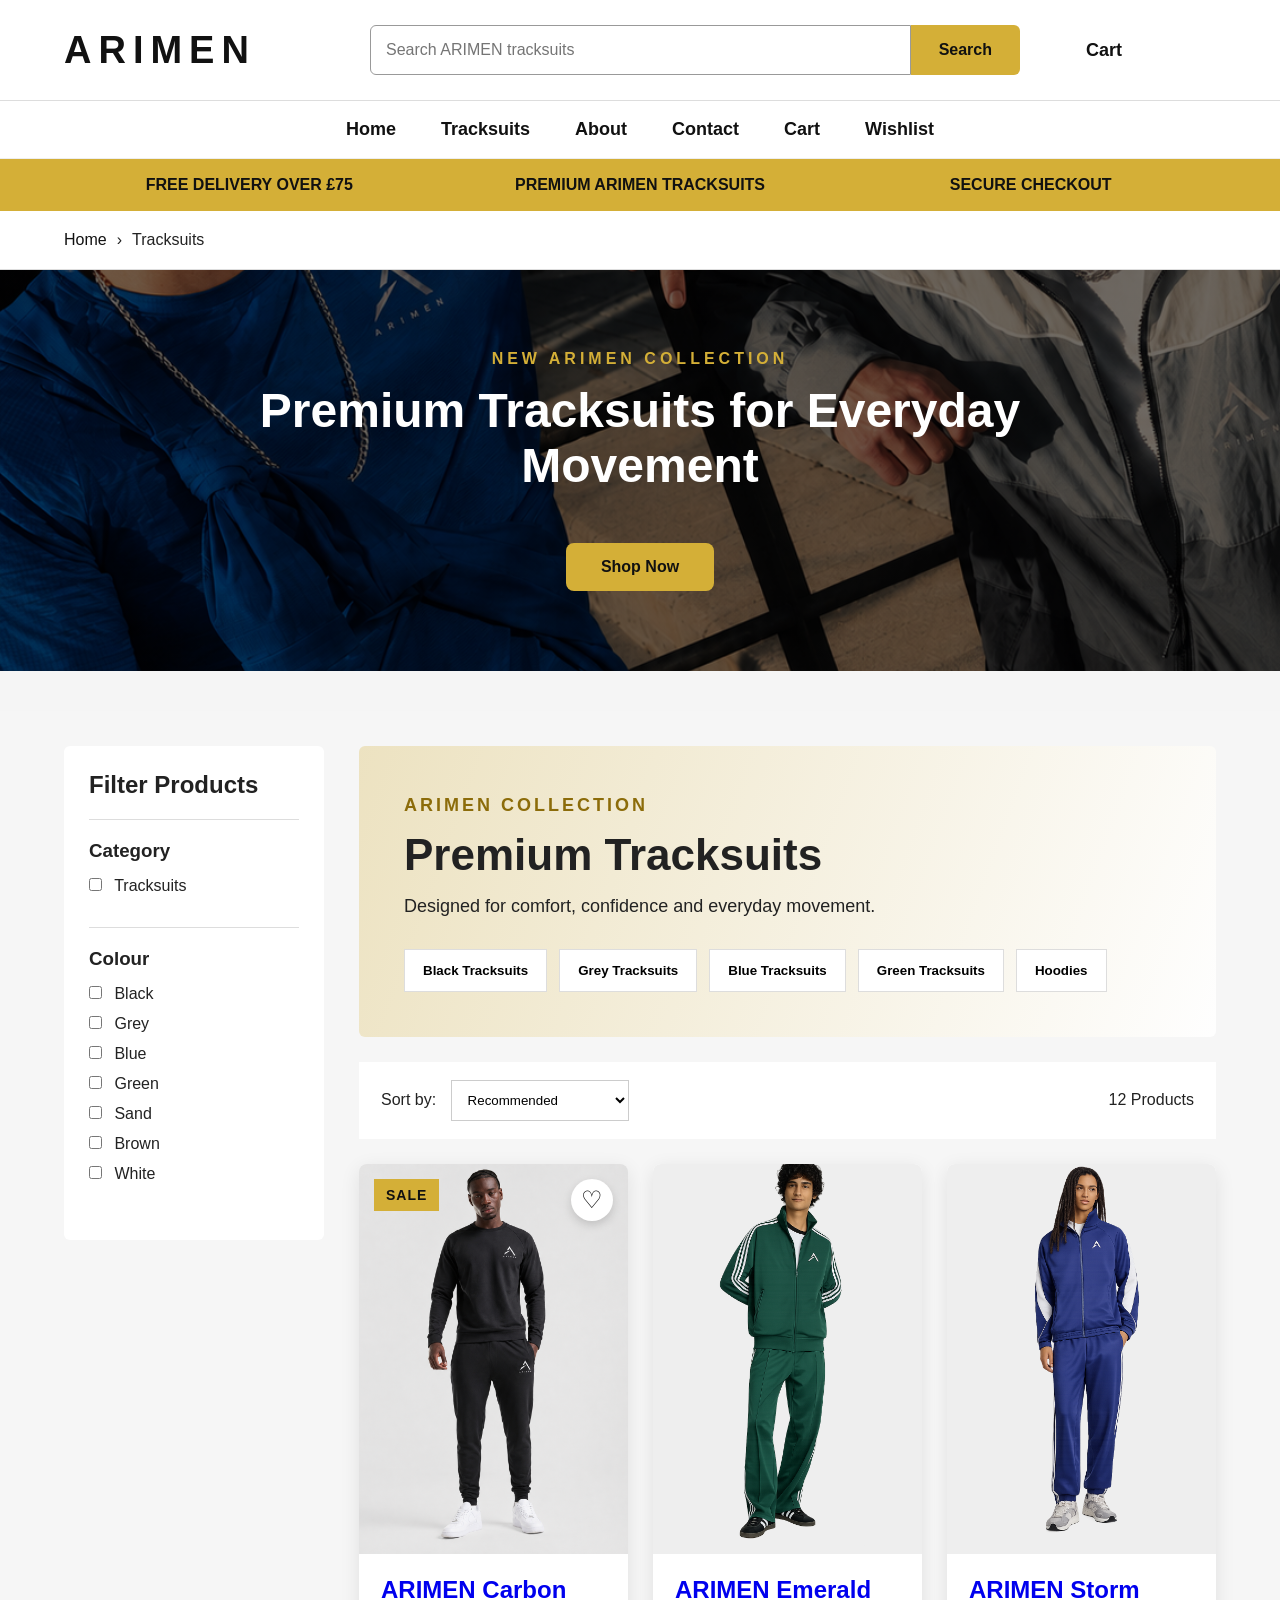
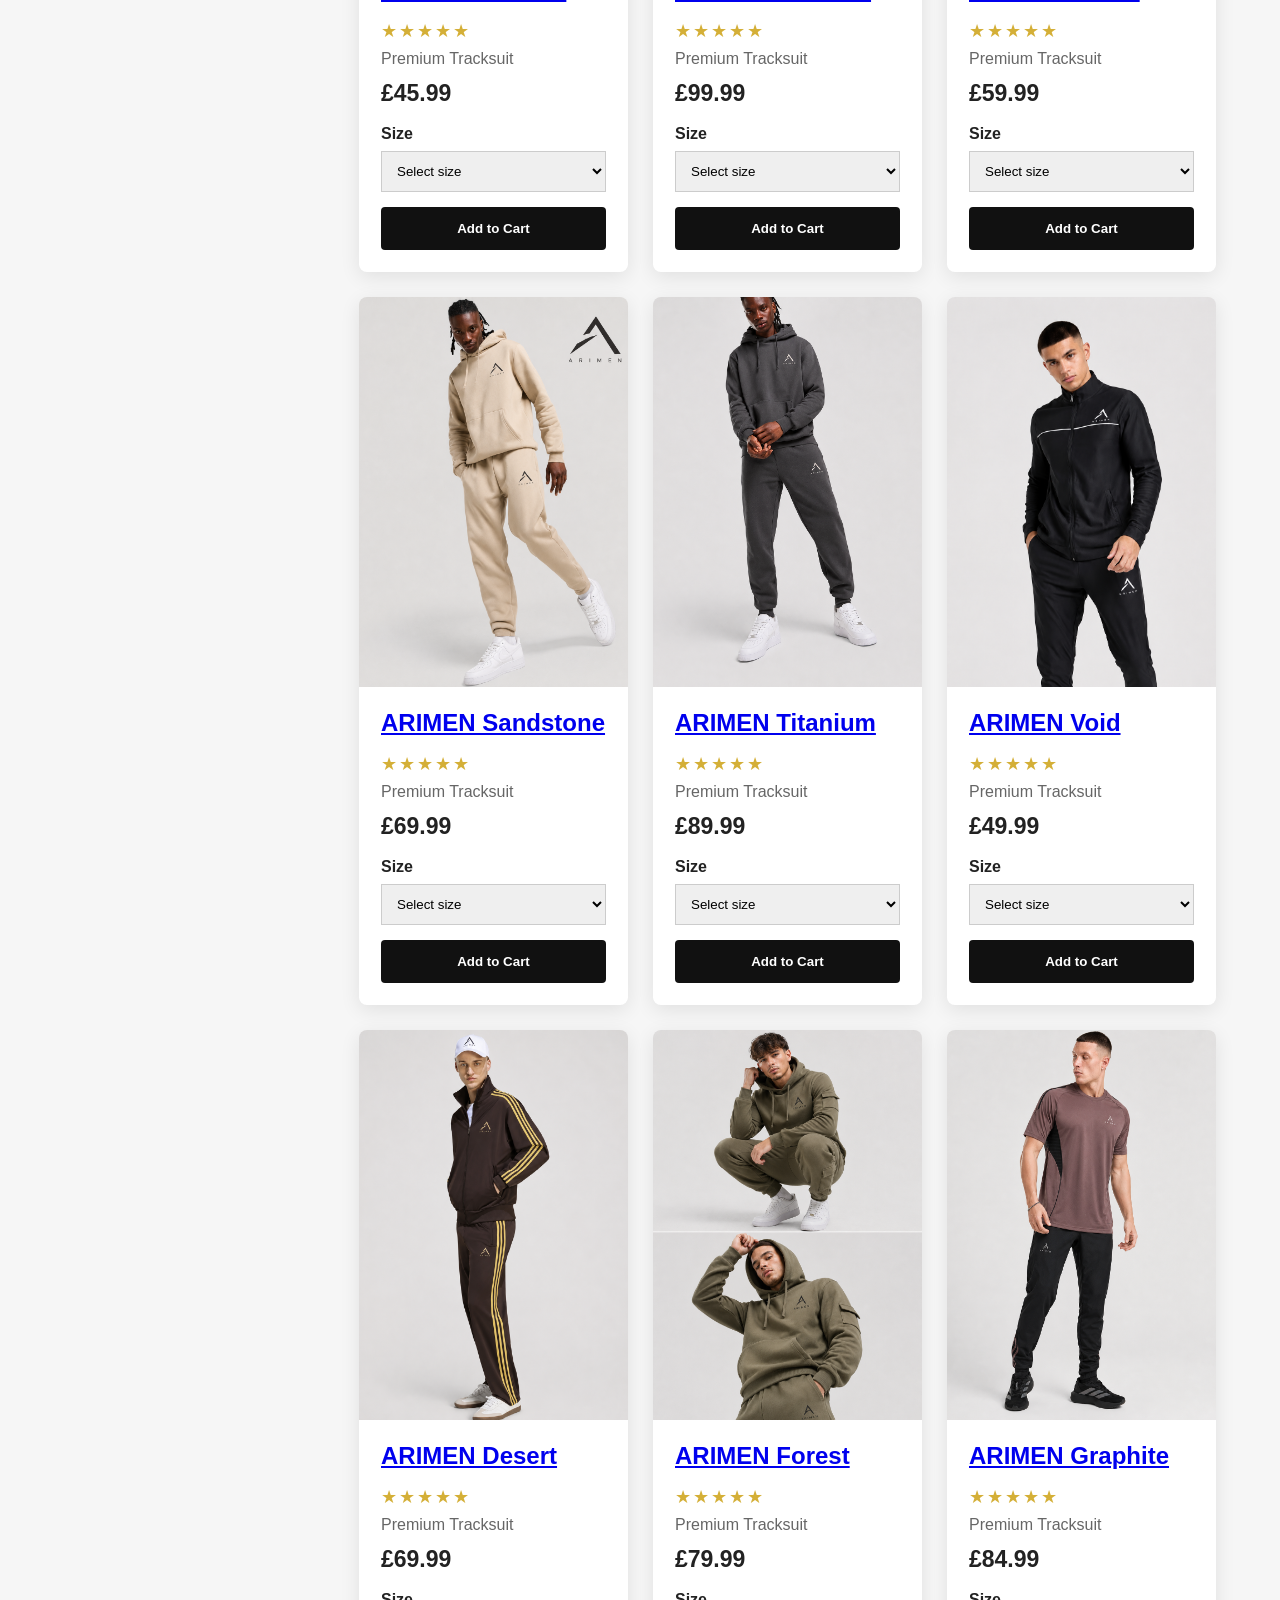
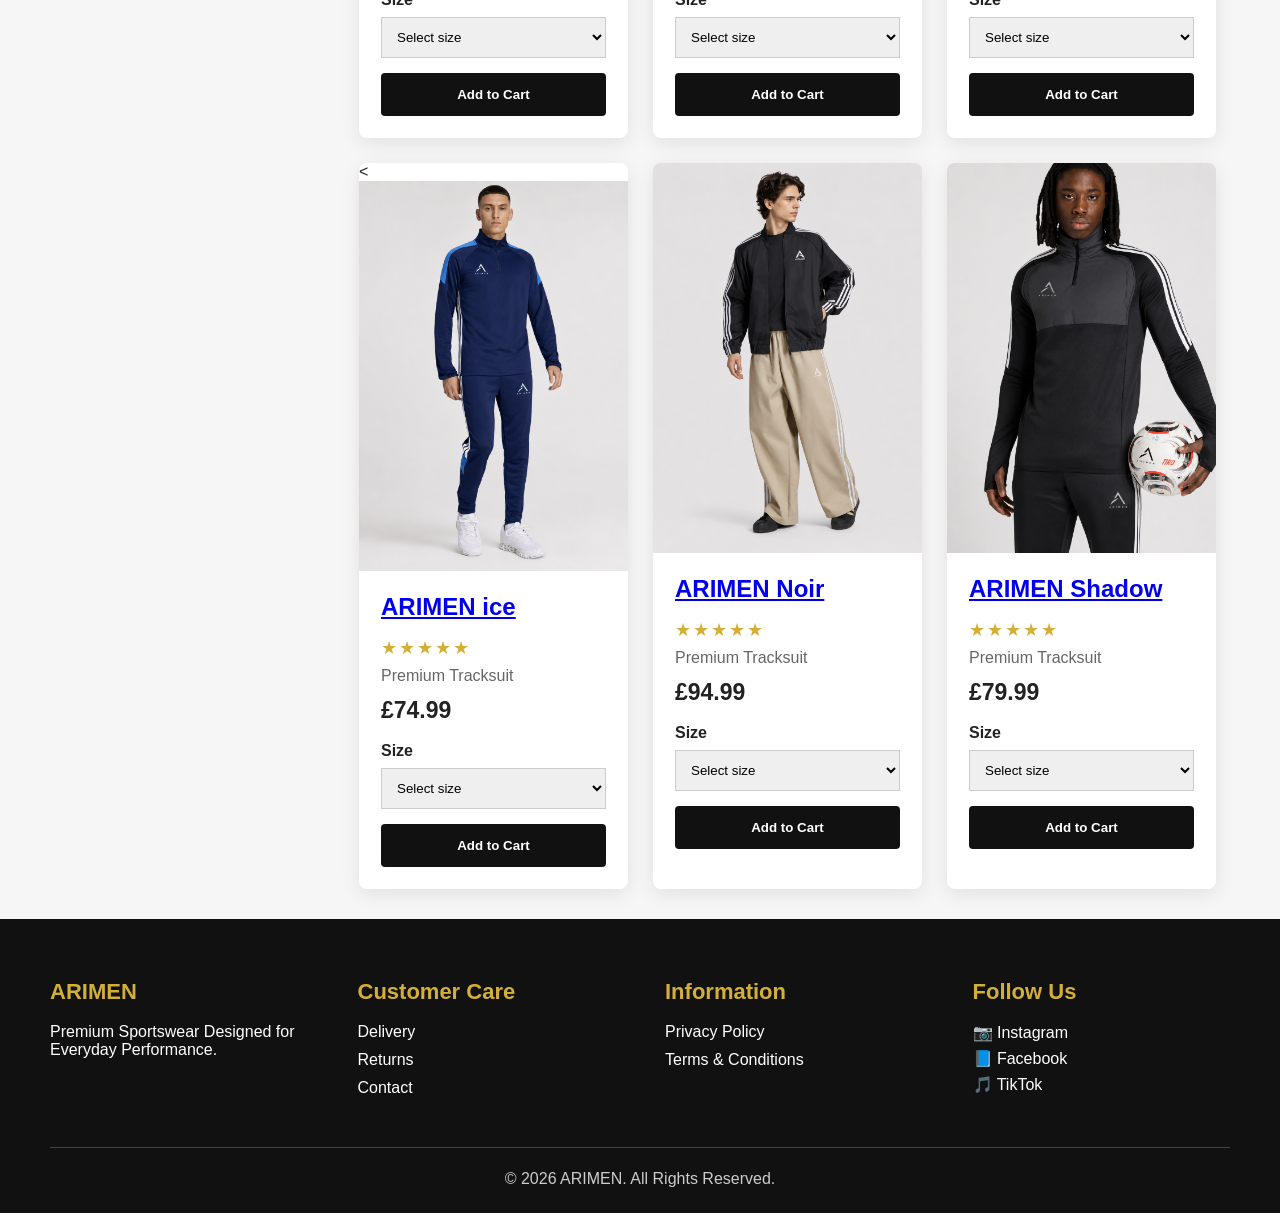
==== pages/products.html @ 9d9fa062 "initial commit" ====
<!DOCTYPE html>
<html lang="en">

<head>
    <meta charset="UTF-8">
    <meta name="viewport" content="width=device-width, initial-scale=1.0">

    <title>ARIMEN | Products</title>

    <link rel="stylesheet" href="../css/style.css">
    <link rel="stylesheet" href="../css/mobile.css">
</head>

<body>

    <!-- Top header -->
    <header class="shop-header">

        <a href="../index.html" class="shop-logo">
            ARIMEN
        </a>

        <div class="shop-search">
            <input
                type="search"
                placeholder="Search ARIMEN tracksuits"
                aria-label="Search products">

            <button type="button">
                Search
            </button>
        </div>

        <a href="cart.html" class="basket-link">
            Cart
        </a>

    </header>

    <!-- Navigation -->
    <nav class="shop-navigation">
        <a href="../index.html">Home</a>
        <a href="products.html#products">Tracksuits</a>
        <a href="about.html">About</a>
        <a href="contact.html">Contact</a>
        <a href="cart.html">Cart</a>
        <a href="wishlist.html">Wishlist</a>
    </nav>

    <!-- Promotional bar -->
    <section class="promotion-bar">
        <p>FREE DELIVERY OVER £75</p>
        <p>PREMIUM ARIMEN TRACKSUITS</p>
        <p>SECURE CHECKOUT</p>
    </section>

    <!-- Breadcrumb -->
    <div class="breadcrumb">
  <a href="../index.html">Home</a>
  <span>›</span>
  <span>Tracksuits</span>
</div>

<section class="hero-banner">
    <div class="hero-banner-content">

        <p>NEW ARIMEN COLLECTION</p>

        <h1>Premium Tracksuits for Everyday Movement</h1>

        <a href="#products" class="shop-now">
            Shop Now
        </a>

    </div>
</section>

      <main id="products" class="collection-layout">

        <!-- Filters -->
        <aside class="filters">

            <h2>Filter Products</h2>

            <div class="filter-group category-filters">
    <h3>Category</h3>

    <label>
        <input type="checkbox" value="tracksuit">
        Tracksuits
    </label>

            </div>

            
                <div class="filter-group colour-filters">
    <h3>Colour</h3>

    <label>
        <input type="checkbox" value="black">
        Black
    </label>

    <label>
        <input type="checkbox" value="grey">
        Grey
    </label>

    <label>
        <input type="checkbox" value="blue">
        Blue
    </label>

    <label>
        <input type="checkbox" value="green">
        Green
    </label>

    <label>
        <input type="checkbox" value="sand">
        Sand
    </label>

    <label>
        <input type="checkbox" value="brown">
        Brown
    </label>

    <label>
        <input type="checkbox" value="white">
        White
    </label>

            </div>


        </aside>

        <!-- Products area -->
        <section class="collection-content">

            <div class="collection-banner">

                <p class="collection-label">
                    ARIMEN COLLECTION
                </p>

                <h1>Premium Tracksuits</h1>

                <p>
                    Designed for comfort, confidence and everyday movement.
                </p>

                <div class="collection-categories">
                    <button type="button">Black Tracksuits</button>
                    <button type="button">Grey Tracksuits</button>
                    <button type="button">Blue Tracksuits</button>
                    <button type="button">Green Tracksuits</button>
                    <button type="button">Hoodies</button>
                </div>

            </div>

            <!-- Sorting -->
            <div class="product-toolbar">

                <div>
                    <label for="sort-products">Sort by:</label>

                    <select id="sort-products">
                        <option>Recommended</option>
                        <option>Price: Low to High</option>
                        <option>Price: High to Low</option>
                        <option>Newest</option>
                    </select>
                </div>

                <p id="product-count">12 Product</p>

            </div>

            <!-- Product grid -->
            <div class="shop-product-grid">
<article
    class="shop-product-card"
    data-colour="black"
    data-category="tracksuit">
    <button
        type="button"
        class="wishlist-button"
        aria-label="Add ARIMEN Carbon to wishlist">
        ♡
    </button>


    <span class="sale-badge">SALE</span>
                    <a href="product-details.html?id=carbon">
                    <img
                        src="../media/images/carbon.jpg"
                        alt="ARIMEN Carbon black tracksuit">
            </a>
            <div class="shop-product-info">
                <h2>
                   <a href="product-details.html?id=carbon">
                      ARIMEN Carbon
                 </a>
             </h2>

                    <div class="product-rating">
                       ★★★★★
                    </div>
<p>Premium Tracksuit</p>
                        <strong>£45.99</strong>

                        <label>
                            Size
                            <select>
                                <option>Select size</option>
                                <option>S</option>
                                <option>M</option>
                                <option>L</option>
                                <option>XL</option>
                            </select>
                        </label>
<button
    class="add-to-cart"
    data-id="carbon"
    data-name="ARIMEN Carbon"
    data-price="45.99">
    Add to Cart
</button>
                        
    
                    </div>
                    
                </article>

                <article
    class="shop-product-card"
    data-colour="green"
    data-category="tracksuit">
                    <a href="product-details.html?id=emerald">
                    <img
                        src="../media/images/emerald.jpg"
                        alt="ARIMEN Emerald green tracksuit">
            </a>
            <div class="shop-product-info">
                <h2>
        <a href="product-details.html?id=emerald">
            ARIMEN Emerald
        </a>
    </h2>

                    <div class="product-rating">
                       ★★★★★
                    </div>
                   


                   <p>Premium Tracksuit</p>
                        <strong>£99.99</strong>

                        <label>
                            Size
                            <select>
                                <option>Select size</option>
                                <option>S</option>
                                <option>M</option>
                                <option>L</option>
                                <option>XL</option>
                            </select>
                        </label>

                        <button
    class="add-to-cart"
    data-id="emerald"
    data-name="ARIMEN Emerald"
    data-price="99.99">
    Add to Cart
</button>
                    </div>
                </article>

                <article
    class="shop-product-card"
    data-colour="blue"
    data-category="tracksuit">

      <a href="product-details.html?id=storm">
                    <img
                        src="../media/images/storm.jpg"
                        alt="ARIMEN Storm blue tracksuit">
            </a>
            <div class="shop-product-info">
                <h2>
        <a href="product-details.html?id=storm">
            ARIMEN Storm
        </a>
    </h2>

                    <div class="product-rating">
                       ★★★★★
                    </div>

<p>Premium Tracksuit</p>

                        <strong>£59.99</strong>

                        <label>
                            Size
                            <select>
                                <option>Select size</option>
                                <option>S</option>
                                <option>M</option>
                                <option>L</option>
                                <option>XL</option>
                            </select>
                        </label>

                        <button
    class="add-to-cart"
    data-id="storm"
    data-name="ARIMEN Storm"
    data-price="59.99">
    Add to Cart
</button>
                    </div>
                </article>

                <article
    class="shop-product-card"
    data-colour="beige"
    data-category="tracksuit">
                   <a href="product-details.html?id=sandstone">
                    <img
                        src="../media/images/sandstone.jpg"
                        alt="ARIMEN Sandstone beige tracksuit">
            </a>
            <div class="shop-product-info">
                <h2>
        <a href="product-details.html?id=sandstone">
            ARIMEN Sandstone
        </a>
    </h2>

                    <div class="product-rating">
                       ★★★★★
                    </div>

<p>Premium Tracksuit</p>
                        <strong>£69.99</strong>

                        <label>
                            Size
                            <select>
                                <option>Select size</option>
                                <option>S</option>
                                <option>M</option>
                                <option>L</option>
                                <option>XL</option>
                            </select>
                        </label>

                        <button
    class="add-to-cart"
    data-id="sandstone"
    data-name="ARIMEN Sandstone"
    data-price="69.99">
    Add to Cart
</button>
                    </div>
                </article>
<article
    class="shop-product-card"
    data-colour="grey"
    data-category="tracksuit">
                    <a href="product-details.html?id=titanium">
                    <img
                        src="../media/images/titanium.jpg"
                        alt="ARIMEN Titanium grey tracksuit">
            </a>
            <div class="shop-product-info">
                <h2>
        <a href="product-details.html?id=titanium">
            ARIMEN Titanium
        </a>
    </h2>

                    <div class="product-rating">
                       ★★★★★
                    </div>

<p>Premium Tracksuit</p>
                        <strong>£89.99</strong>

                        <label>
                            Size
                            <select>
                                <option>Select size</option>
                                <option>S</option>
                                <option>M</option>
                                <option>L</option>
                                <option>XL</option>
                            </select>
                        </label>

                        <button
    class="add-to-cart"
    data-id="titanium"
    data-name="ARIMEN Titanium"
    data-price="89.99">
    Add to Cart
</button>
                    </div>
                </article>

                <article
                     class="shop-product-card"
                     data-colour="black"
                     data-category="tracksuit">
                   <a href="product-details.html?id=void">
                    <img
                        src="../media/images/void.jpg"
                        alt="ARIMEN Void black tracksuit">
            </a>
            <div class="shop-product-info">
                <h2>
        <a href="product-details.html?id=void">
            ARIMEN Void
        </a>
    </h2>

                    <div class="product-rating">
                       ★★★★★
                    </div>

    <p>Premium Tracksuit</p>
                        <strong>£49.99</strong>

                        <label>
                            Size
                            <select>
                                <option>Select size</option>
                                <option>S</option>
                                <option>M</option>
                                <option>L</option>
                                <option>XL</option>
                            </select>
                        </label>

                        <button
    class="add-to-cart"
    data-id="void"
    data-name="ARIMEN Void"
    data-price="49.99">
    Add to Cart
</button>

                    </div>
                </article>
                <article class="shop-product-card" 
                         data-colour="brown" 
                         data-category="tracksuit">
    <a href="product-details.html?id=desert">
                    <img
                        src="../media/images/desert.jpg"
                        alt="ARIMEN Desert brown tracksuit">
            </a>
            <div class="shop-product-info">
                <h2>
        <a href="product-details.html?id=desert">
            ARIMEN Desert
        </a>
    </h2>

                    <div class="product-rating">
                       ★★★★★
                    </div>

    <p>Premium Tracksuit</p>
        <strong>£69.99</strong>

        <label>
            Size
            <select>
                <option>Select size</option>
                <option>S</option>
                <option>M</option>
                <option>L</option>
                <option>XL</option>
            </select>
        </label>

        <button class="add-to-cart"
            data-id="desert"
            data-name="ARIMEN Desert"
            data-price="69.99">
            Add to Cart
        </button>
    </div>
</article>
<article class="shop-product-card" 
         data-colour="green" 
         data-category="tracksuit">
    <a href="product-details.html?id=forest">
                    <img
                        src="../media/images/forest.jpg"
                        alt="ARIMEN Forest green tracksuit">
            </a>
            <div class="shop-product-info">
                <h2>
        <a href="product-details.html?id=forest">
            ARIMEN Forest
        </a>
    </h2>

                    <div class="product-rating">
                       ★★★★★
                    </div>

    <p>Premium Tracksuit</p>
        <strong>£79.99</strong>

        <label>
            Size
            <select>
                <option>Select size</option>
                <option>S</option>
                <option>M</option>
                <option>L</option>
                <option>XL</option>
            </select>
        </label>

        <button class="add-to-cart"
            data-id="forest"
            data-name="ARIMEN Forest"
            data-price="79.99">
            Add to Cart
        </button>
    </div>
</article>
<article class="shop-product-card"
         data-colour="grey" 
         data-category="tracksuit">
    <a href="product-details.html?id=graphite">
                    <img
                        src="../media/images/graphite.jpg"
                        alt="ARIMEN Graphite grey tracksuit">
            </a>
            <div class="shop-product-info">
                <h2>
        <a href="product-details.html?id=graphite">
            ARIMEN Graphite
        </a>
    </h2>

                    <div class="product-rating">
                       ★★★★★
                    </div>

    <p>Premium Tracksuit</p>
        <strong>£84.99</strong>

        <label>
            Size
            <select>
                <option>Select size</option>
                <option>S</option>
                <option>M</option>
                <option>L</option>
                <option>XL</option>
            </select>
        </label>

        <button class="add-to-cart"
            data-id="graphite"
            data-name="ARIMEN Graphite"
            data-price="84.99">
            Add to Cart
        </button>
    </div>
</article>
<article class="shop-product-card"
         data-colour="white" 
         data-category="tracksuit">
    <<a href="product-details.html?id=ice">
                    <img
                        src="../media/images/ice.jpg"
                        alt="ARIMEN Ice white tracksuit">
            </a>
            <div class="shop-product-info">
                <h2>
        <a href="product-details.html?id=ice">
            ARIMEN ice
        </a>
    </h2>

                    <div class="product-rating">
                       ★★★★★
                    </div>

    <p>Premium Tracksuit</p>
        <strong>£74.99</strong>

        <label>
            Size
            <select>
                <option>Select size</option>
                <option>S</option>
                <option>M</option>
                <option>L</option>
                <option>XL</option>
            </select>
        </label>

        <button class="add-to-cart"
            data-id="ice"
            data-name="ARIMEN Ice"
            data-price="74.99">
            Add to Cart
        </button>
    </div>
</article>
<article class="shop-product-card" 
        data-colour="black" 
        data-category="tracksuit">
    <a href="product-details.html?id=noir">
                    <img
                        src="../media/images/noir.jpg"
                        alt="ARIMEN Noir black tracksuit">
            </a>
            <div class="shop-product-info">
                <h2>
        <a href="product-details.html?id=noir">
            ARIMEN Noir
        </a>
    </h2>

                    <div class="product-rating">
                       ★★★★★
                    </div>

    <p>Premium Tracksuit</p>
        <strong>£94.99</strong>

        <label>
            Size
            <select>
                <option>Select size</option>
                <option>S</option>
                <option>M</option>
                <option>L</option>
                <option>XL</option>
            </select>
        </label>

        <button class="add-to-cart"
            data-id="noir"
            data-name="ARIMEN Noir"
            data-price="94.99">
            Add to Cart
        </button>
    </div>
</article>
<article 
   class="shop-product-card" 
   data-colour="grey" 
   data-category="tracksuit">
    <a href="product-details.html?id=shadow">
                    <img
                        src="../media/images/shadow.jpg"
                        alt="ARIMEN Shadow grey tracksuit">
            </a>
            <div class="shop-product-info">
                <h2>
        <a href="product-details.html?id=shadow">
            ARIMEN Shadow
        </a>
    </h2>

                    <div class="product-rating">
                       ★★★★★
                    </div>

    <p>Premium Tracksuit</p>
        <strong>£79.99</strong>

        <label>
            Size
            <select>
                <option>Select size</option>
                <option>S</option>
                <option>M</option>
                <option>L</option>
                <option>XL</option>
            </select>
        </label>

        <button class="add-to-cart"
            data-id="shadow"
            data-name="ARIMEN Shadow"
            data-price="79.99">
            Add to Cart
        </button>
    </div>
</article>

            </div>
            <p id="no-results" hidden>
    No products found. Try another colour or category.
</p>

        </section>

    </main>

    

    <script src="../js/script.js"></script>
<footer class="site-footer">

    <div class="footer-container">

        <div>
            <h3>ARIMEN</h3>
            <p>Premium Sportswear Designed for Everyday Performance.</p>
        </div>

        <div>
            <h3>Customer Care</h3>
            <ul>
                <li><a href="#">Delivery</a></li>
                <li><a href="#">Returns</a></li>
                <li><a href="#">Contact</a></li>
            </ul>
        </div>

        <div>
            <h3>Information</h3>
            <ul>
                <li><a href="#">Privacy Policy</a></li>
                <li><a href="#">Terms & Conditions</a></li>
            </ul>
        </div>

        <div>
            <h3>Follow Us</h3>
            <p>📷 Instagram</p>
<p>📘 Facebook</p>
<p>🎵 TikTok</p>
        </div>

    </div>

    <p class="copyright">
        © 2026 ARIMEN. All Rights Reserved.
    </p>

</footer>
</body>
</html>
---- css/style.css ----
/* Reset */

*{
    margin:0;
    padding:0;
    box-sizing:border-box;
    font-family:Arial, Helvetica, sans-serif;
}

/* Body */

body {
    background:#f5f5f5;
    color:#222;
}

/* Header */

header {
    background:black;
    color:white;
    display: flex;
    justify-content: space-between;
    align-items: center;
    padding: 20px 60px;
}

header h1{
    font-size:32px;
    letter-spacing:4px;
}

nav a{
    color:white;
    text-decoration:none;
    margin-left:25px;
    font-size:18px;
}

nav a:hover{
    color:gold;
}

/* Hero */


.hero h2{
    font-size:30px;
}

.hero p{
    margin-top:20px;
    font-size:22px;
}

.button{
    margin-top:35px;
    background:gold;
    color:black;
    padding:15px 35px;
    text-decoration:none;
    font-weight:bold;
    border-radius:8px;
}

.button:hover{
    background:white;
}

/* Featured Products */

.featured{
    padding:70px;
}

.featured h2{
    text-align:center;
    margin-bottom:40px;
}

.products{
    display:flex;
    justify-content:center;
    gap:30px;
}

.card{
    width:260px;
    background:white;
    padding:30px;
    text-align:center;
    border-radius:10px;
    box-shadow:0 5px 15px rgba(0,0,0,.2);
}

.card:hover{
    transform:translateY(-8px);
    transition:.3s;
}

/* Footer */

footer{
    background:black;
    color:white;
    text-align:center;
    padding:20px;
    margin-top:60px;
}
.product-page {
    padding: 60px 5%;
}

.page-heading {
    text-align: center;
    margin-bottom: 40px;
}

.page-heading h2 {
    font-size: 40px;
    margin-bottom: 12px;
}

.product-grid {
    display: grid;
    grid-template-columns: repeat(3, 1fr);
    gap: 30px;
}

.product-card {
    background: white;
    padding: 20px;
    border-radius: 10px;
    box-shadow: 0 5px 18px rgba(0, 0, 0, 0.15);
}

.product-card img {
    width: 100%;
    height: 320px;
    object-fit: cover;
    border-radius: 8px;
}

.product-card h3 {
    margin-top: 18px;
    font-size: 24px;
}

.category {
    color: #666;
    margin-top: 8px;
}

.price {
    font-size: 20px;
    font-weight: bold;
    margin: 12px 0;
}

.product-card select {
    width: 100%;
    padding: 10px;
    margin: 8px 0 15px;
}

.add-to-cart {
    width: 100%;
    background: #000;
    color: #fff;
    border: none;
    padding: 13px;
    border-radius: 6px;
    cursor: pointer;
    font-weight: bold;
}

.add-to-cart:hover {
    background: gold;
    color: #000;
}

@media (max-width: 900px) {
    .product-grid {
        grid-template-columns: repeat(2, 1fr);
    }
}

@media (max-width: 600px) {
    header {
        flex-direction: column;
        padding: 20px;
    }

    nav {
        margin-top: 15px;
    }

    nav a {
        display: inline-block;
        margin: 6px 8px;
    }

    .product-grid {
        grid-template-columns: 1fr;
    }

    .page-heading h2 {
        font-size: 30px;
    }
}
.about-page {
    padding: 60px 5%;
}

.about-content {
    max-width: 1000px;
    margin: 0 auto;
    display: grid;
    gap: 30px;
}

.about-text {
    background: #ffffff;
    padding: 30px;
    border-radius: 10px;
    box-shadow: 0 5px 18px rgba(0, 0, 0, 0.12);
}

.about-text h3 {
    margin-bottom: 15px;
    font-size: 28px;
}

.about-text p {
    margin-bottom: 15px;
    line-height: 1.7;
}

.about-text ul {
    padding-left: 22px;
    line-height: 1.9;
}
/* CONTACT PAGE */

.contact-page{
    max-width:700px;
    margin:60px auto;
    padding:20px;
    text-align:center;
}

.contact-form{
    display:flex;
    flex-direction:column;
    margin-top:30px;
}

.contact-form label{
    text-align:left;
    margin-top:15px;
    font-weight:bold;
}

.contact-form input,
.contact-form textarea{
    padding:12px;
    margin-top:8px;
    border:1px solid #ccc;
    border-radius:6px;
    font-size:16px;
}

.contact-form button{
    margin-top:25px;
    padding:15px;
    background:black;
    color:white;
    border:none;
    border-radius:6px;
    font-size:18px;
    cursor:pointer;
}

.contact-form button:hover{
    background:#d4af37;
    color:black;
}
/* CART PAGE */

.cart-page {
    max-width: 1200px;
    margin: 50px auto;
    padding: 0 40px;

    display: grid;
    grid-template-columns: 2fr 1fr;
    gap: 50px;
    align-items: start;
}
.cart-summary {
    background: #fff;
    border: 1px solid #e5e5e5;
    border-radius: 12px;
    padding: 30px;
    height: fit-content;
    position: sticky;
    top: 120px;
}

.cart-summary h2 {
    margin-bottom: 25px;
    font-size: 30px;
}

.summary-row {
    display: flex;
    justify-content: space-between;
    margin-bottom: 18px;
    font-size: 17px;
}

.summary-total {
    display: flex;
    justify-content: space-between;
    font-weight: bold;
    font-size: 22px;
    border-top: 1px solid #ddd;
    padding-top: 20px;
    margin-top: 20px;
}

.cart-item {
    display: flex;
    align-items: center;
    gap: 30px;
}

.cart-item-image {
    width: 130px;
    height: 170px;
    object-fit: cover;
    transform: none;
    margin: 0;
    border-radius: 8px;
}

.cart-item-details {
    flex: 1;
}
.remove-button {
    margin-top: 20px;
}
.quantity-controls {
    display: flex;
    align-items: center;
    gap: 15px;
    margin: 20px 0;
}
.cart-item h3{
    margin-bottom:10px;
}

.cart-item p{
    margin:8px 0;
}

.cart-item button{
    margin-top:20px;
    background:black;
    color:white;
    border:none;
    padding:12px 20px;
    cursor:pointer;
    border-radius:6px;
}

.checkout-btn{
    background:#d4af37;
    color:black;
    padding:15px 30px;
    border:none;
    border-radius:6px;
    font-size:18px;
    cursor:pointer;
}

/* PREMIUM ARIMEN HOME PAGE */

.hero {
    min-height: 430px;
    padding: 40px 5%;

    background-image:
        linear-gradient(
            rgba(0, 0, 0, 0.35),
            rgba(0, 0, 0, 0.55)
        ),
        url("../media/images/hero-tracksuit.jpg");

    background-position: center;
    background-size: contain;
    background-repeat: no-repeat;
    background-color: #a3d8d8;

    color: rgb(255, 255, 255);
    display: flex;
    align-items: center;
    justify-content: center;
    text-align: center;
}
.hero-overlay {
    max-width: 760px;
    text-align: center;
}

.hero-label {
    color: #d4af37;
    font-weight: bold;
    letter-spacing: 3px;
    margin-bottom: 15px;
}

.hero h2 {
    font-size: clamp(44px, 8vw, 82px);
    line-height: 1;
    margin-bottom: 22px;
}

.hero-overlay > p:not(.hero-label) {
    font-size: 20px;
    line-height: 1.7;
    margin-bottom: 30px;
}

.button {
    display: inline-block;
    background: #d4af37;
    color: black;
    padding: 15px 35px;
    text-decoration: none;
    border-radius: 8px;
    font-weight: bold;
}

.button:hover {
    background: white;
    color: black;
}

.featured {
    padding: 70px 8%;
}

.section-heading {
    text-align: center;
    margin-bottom: 40px;
}

.section-heading > p {
    color: #9a7b16;
    font-weight: bold;
    letter-spacing: 2px;
    margin-bottom: 8px;
}

.section-heading h2 {
    font-size: 38px;
}

.products {
    display: grid;
    grid-template-columns: repeat(3, 1fr);
    gap: 30px;
}

.card {
    background: white;
    padding: 20px;
    text-align: center;
    border-radius: 12px;
    box-shadow: 0 5px 20px rgba(0, 0, 0, 0.12);
    transition: transform 0.3s ease;
}

.card:hover {
    transform: translateY(-8px);
}

.card img {
    width: 100%;
    height: 340px;
    object-fit: cover;
    border-radius: 10px;
    margin-bottom: 18px;
}

.card h3 {
    font-size: 24px;
    margin-bottom: 8px;
}

.product-link {
    display: inline-block;
    margin-top: 18px;
    background: black;
    color: white;
    padding: 12px 24px;
    text-decoration: none;
    border-radius: 6px;
    font-weight: bold;
}

.product-link:hover {
    background: #d4af37;
    color: black;
}

.benefits {
    background: #111;
    color: white;
    display: grid;
    grid-template-columns: repeat(3, 1fr);
    gap: 30px;
    padding: 60px 8%;
    text-align: center;
}

.benefits article {
    padding: 25px;
}

.benefits h3 {
    color: #d4af37;
    margin-bottom: 12px;
    font-size: 24px;
}

.benefits p {
    line-height: 1.7;
    color: #dddddd;
}

@media (max-width: 900px) {
    .products {
        grid-template-columns: repeat(2, 1fr);
    }
}

@media (max-width: 700px) {
    .hero {
        min-height: 480px;
    }

    .hero-overlay > p:not(.hero-label) {
        font-size: 17px;
    }

    .products {
        grid-template-columns: 1fr;
    }

    .benefits {
        grid-template-columns: 1fr;
    }
}
/* PROFESSIONAL HEADER */

header {
    position: sticky;
    top: 0;
    z-index: 1000;
    min-height: 90px;
    padding: 20px 5%;
    border-bottom: 1px solid #222;
}

header h1 {
    font-size: 34px;
    letter-spacing: 7px;
}

header h1 a {
    color: white;
    text-decoration: none;
}

nav {
    display: flex;
    align-items: center;
    gap: 32px;
}

nav a {
    margin-left: 0;
    position: relative;
    font-weight: 500;
}

nav a::after {
    content: "";
    position: absolute;
    left: 0;
    bottom: -8px;
    width: 0;
    height: 2px;
    background: #d4af37;
    transition: width 0.3s ease;
}

nav a:hover::after,
nav a:focus::after {
    width: 100%;
}

nav a:focus-visible,
.button:focus-visible,
.product-link:focus-visible {
    outline: 3px solid #d4af37;
    outline-offset: 4px;
}

@media (max-width: 700px) {
    header {
        position: static;
        padding: 20px;
    }

    nav {
        justify-content: center;
        flex-wrap: wrap;
        gap: 10px 20px;
    }
}
/* ==================================
   ARIMEN PROFESSIONAL PRODUCTS PAGE
================================== */

.shop-header {
  background: #ffffff;
  color: #111111;
  display: grid;
  grid-template-columns: 240px 1fr 130px;
  align-items: center;
  gap: 30px;
  padding: 25px 5%;
  border-bottom: 1px solid #dddddd;
}
.shop-logo {
    color: #111111;
    text-decoration: none;
    font-size: 38px;
    font-weight: 800;
    letter-spacing: 7px;
}
.shop-search {
  display: flex;
  width: 100%;
  max-width: 650px;
  justify-self: center;
}

.shop-search input {
  width: 100%;
  padding: 15px;
  border: 1px solid #999999;
  font-size: 16px;
}

.shop-search button {
  border: none;
  background: #d4af37;
  color: #111111;
  padding: 0 28px;
  font-size: 16px;
  font-weight: bold;
  cursor: pointer;
}

.basket-link {
    color: #111;
    text-decoration: none;
    font-weight: 700;
    font-size: 18px;
}
.shop-navigation {
    background: #ffffff;
    display: flex;
    justify-content: center;
    gap: 45px;
    padding: 18px 5%;
    border-bottom: 1px solid #eeeeee;
}

.shop-navigation a {
    color: #111111;
    text-decoration: none;
    font-size: 18px;
    font-weight: 600;
}

.shop-navigation a:hover {
    color: #b38b11;
}

.promotion-bar {
    background: #d4af37;
    color: #111111;
    display: grid;
    grid-template-columns: repeat(3, 1fr);
    text-align: center;
    padding: 17px 5%;
    gap: 20px;
    font-weight: bold;
}

.breadcrumb {
    display: flex;
    gap: 10px;
    align-items: center;
    padding: 20px 5%;
    background: #ffffff;
    border-bottom: 1px solid #dddddd;
}

.breadcrumb a {
    color: #111111;
    text-decoration: none;
}

.collection-layout {
    display: grid;
    grid-template-columns: 260px minmax(0, 1fr);
    gap: 35px;
    padding: 35px 5% 30px;
    background: #f6f6f6;
}

.filters {
    background: #ffffff;
    padding: 25px;
    align-self: start;
    border-radius: 6px;
    position: sticky;
    top: 20px;
}

.filters h2 {
    margin-bottom: 20px;
    font-size: 24px;
}

.filter-group {
    border-top: 1px solid #dddddd;
    padding: 20px 0;
}

.filter-group h3 {
    margin-bottom: 15px;
}

.filter-group label {
    display: block;
    margin-bottom: 12px;
    cursor: pointer;
}

.filter-group input {
    margin-right: 8px;
}

.collection-banner {
    background:
        linear-gradient(
            110deg,
            rgba(212, 175, 55, 0.28),
            rgba(255, 255, 255, 0.9)
        );
    padding: 45px;
    margin-bottom: 25px;
    border-radius: 6px;
}

.collection-label {
    color: #8c6c0a;
    font-weight: bold;
    letter-spacing: 3px;
    margin-bottom: 10px;
}

.collection-banner h1 {
    font-size: 44px;
    margin-bottom: 12px;
}

.collection-banner > p {
    font-size: 18px;
    line-height: 1.6;
}

.collection-categories {
    display: flex;
    flex-wrap: wrap;
    gap: 12px;
    margin-top: 28px;
}

.collection-categories button {
    background: #ffffff;
    border: 1px solid #dddddd;
    padding: 13px 18px;
    font-weight: bold;
    cursor: pointer;
}

.collection-categories button:hover {
    background: #111111;
    color: #ffffff;
}

.product-toolbar {
    background: #ffffff;
    display: flex;
    justify-content: space-between;
    align-items: center;
    padding: 18px 22px;
    margin-bottom: 25px;
}

.product-toolbar select {
    margin-left: 10px;
    padding: 11px 35px 11px 12px;
    border: 1px solid #cccccc;
    background: #ffffff;
}

.shop-product-grid {
    display: grid;
    grid-template-columns: repeat(3, minmax(0, 1fr));
    gap: 25px;
}

.shop-product-card {
    background: #ffffff;
    border-radius: 8px;
    overflow: hidden;
    box-shadow: 0 5px 20px rgba(0, 0, 0, 0.09);
    transition:
        transform 0.25s ease,
        box-shadow 0.25s ease;
}

.shop-product-card:hover {
    transform: translateY(-6px);
    box-shadow: 0 12px 30px rgba(0, 0, 0, 0.15);
}

.shop-product-card img {
    width: 100%;
    height: 390px;
    display: block;
    object-fit: cover;
    object-position: top;
    background: #eeeeee;
}

.shop-product-info {
    padding: 22px;
}

.shop-product-info h2 {
    font-size: 24px;
    margin-bottom: 8px;
}

.shop-product-info p {
    color: #666666;
    margin-bottom: 12px;
}

.shop-product-info strong {
    display: block;
    font-size: 23px;
    margin-bottom: 18px;
}

.shop-product-info label {
    display: block;
    font-weight: bold;
}

.shop-product-info select {
    display: block;
    width: 100%;
    margin-top: 8px;
    margin-bottom: 15px;
    padding: 11px;
    border: 1px solid #cccccc;
}

.shop-product-info .add-to-cart {
    width: 100%;
    background: #111111;
    color: #ffffff;
    border: none;
    padding: 14px;
    border-radius: 4px;
    font-weight: bold;
    cursor: pointer;
}

.shop-product-info .add-to-cart:hover {
    background: #d4af37;
    color: #111111;
}

@media (max-width: 1100px) {
    .shop-header {
        grid-template-columns: 1fr;
        text-align: center;
    }

    .shop-search {
        max-width: 700px;
    }

    .basket-link {
        justify-self: center;
        min-width: 160px;
    }

    .shop-product-grid {
        grid-template-columns: repeat(2, minmax(0, 1fr));
    }
}

@media (max-width: 800px) {
    .shop-navigation {
        flex-wrap: wrap;
        gap: 18px;
    }

    .promotion-bar {
        grid-template-columns: 1fr;
    }

    .collection-layout {
        grid-template-columns: 1fr;
    }

    .filters {
        position: static;
    }

    .collection-banner {
        padding: 30px 22px;
    }

    .collection-banner h1 {
        font-size: 34px;
    }
}

@media (max-width: 600px) {
    .shop-search {
        flex-direction: column;
    }

    .shop-search button {
        padding: 14px;
    }

    .shop-product-grid {
        grid-template-columns: 1fr;
    }

    .product-toolbar {
        flex-direction: column;
        align-items: flex-start;
        gap: 15px;
    }
}
/* ========================================
   HERO BANNER
======================================== */

.hero-banner {
    background:
        linear-gradient(rgba(0, 0, 0, 0.55), rgba(0, 0, 0, 0.55)),
        url("../media/images/hero-tracksuit.jpg") center/cover no-repeat;
    color: white;
    text-align: center;
    padding: 80px 20px;
    margin-bottom: 40px;
}

.hero-banner-content {
    max-width: 900px;
    margin: auto;
}

.hero-banner p {
    color: #d4af37;
    letter-spacing: 4px;
    font-weight: 700;
    text-transform: uppercase;
    margin-bottom: 15px;
}

.hero-banner h1 {
    font-size: 48px;
    margin-bottom: 25px;
}

.hero-button {
    display: inline-block;
    background: #d4af37;
    color: black;
    text-decoration: none;
    padding: 15px 35px;
    border-radius: 5px;
    font-weight: bold;
    transition: 0.3s;
}

.hero-button:hover {
    background: white;
}
.product-rating {
    color: #d4af37;
    font-size: 18px;
    margin: 8px 0;
    letter-spacing: 2px;
}
/* SALE BADGE */

.shop-product-card {
    position: relative;
}

.sale-badge {
    position: absolute;
    top: 15px;
    left: 15px;
    background: #d4af37;
    color: #111;
    padding: 8px 12px;
    font-size: 14px;
    font-weight: 800;
    letter-spacing: 1px;
    z-index: 2;
}
/* ========================================
   PROFESSIONAL FOOTER
======================================== */

.site-footer {
    background: #111;
    color: #fff;
    width: 100%;
    margin-top: 0;
    padding: 60px 50px 25px;
    text-align: left;
    box-sizing: border-box;
}

.site-footer .footer-container {
    width: 100%;
    max-width: 1400px;
    margin: 0 auto;
    display: grid;
    grid-template-columns: repeat(4, 1fr);
    gap: 50px;
}

.site-footer h3 {
    color: #d4af37;
    margin: 0 0 18px;
    font-size: 22px;
}

.site-footer p {
    margin: 7px 0;
}

.site-footer ul {
    list-style: none;
    margin: 0;
    padding: 0;
}

.site-footer li {
    margin: 0 0 10px;
}

.site-footer a {
    color: white;
    text-decoration: none;
    transition: 0.3s;
}
.site-footer a:hover {
    color: #d4af37;
}

.site-footer .copyright {
    max-width: 1400px;
    margin: 40px auto 0;
    padding-top: 22px;
    border-top: 1px solid #444;
    text-align: center;
    color: #ccc;
}

@media (max-width: 800px) {
    .site-footer .footer-container {
        grid-template-columns: 1fr 1fr;
    }
}

@media (max-width: 500px) {
    .site-footer .footer-container {
        grid-template-columns: 1fr;
    }
}
/* PRODUCT CARD HOVER EFFECT */

.shop-product-card {
    transition: transform 0.3s ease, box-shadow 0.3s ease;
}

.shop-product-card:hover {
    transform: translateY(-8px);
    box-shadow: 0 16px 35px rgba(0, 0, 0, 0.15);
}

.shop-product-card img {
    transition: transform 0.4s ease;
}

.shop-product-card:hover img {
    transform: scale(1.04);
}

/* ========================================
   FINAL WEBSITE POLISH
======================================== */

html {
    scroll-behavior: smooth;
}

/* Navigation hover */
nav a {
    transition: color 0.3s ease;
}

nav a:hover {
    color: #d4af37;
}

nav ul li a:hover {
    border-bottom: 3px solid #d4af37;
}

/* Hero button hover */
.hero-button {
    transition: all 0.3s ease;
}

.hero-button:hover {
    background: #ffffff;
    color: #111;
    transform: translateY(-3px);
}

/* Search bar corners */
.shop-search input {
    border-radius: 6px 0 0 6px;
}

.shop-search button {
    border-radius: 0 6px 6px 0;
}
.shop-product-card{
    display:flex;
    flex-direction:column;
    justify-content:space-between;
}

.shop-product-info{
    display:flex;
    flex-direction:column;
    flex:1;
}
.wishlist-button{
    position:absolute;
    top:15px;
    right:15px;
    width:42px;
    height:42px;
    border:none;
    border-radius:50%;
    background:white;
    font-size:24px;
    cursor:pointer;
    box-shadow:0 4px 10px rgba(0,0,0,.15);
    transition:.3s;
    z-index:10;
}

.wishlist-button:hover{
    transform:scale(1.1);
    background:#d4af37;
    color:white;
}

.shop-product-card{
    position:relative;
}
.wishlist-button.active{
    background:#d4af37;
    color:white;
}
/* =======================================
   PRODUCT DETAILS PAGE
======================================= */

.product-details-layout {
    display: grid;
    grid-template-columns: 1.3fr 1fr;
    gap: 60px;
    max-width: 1400px;
    margin: 60px auto;
    padding: 0 40px;
    align-items: start;
}
.product-information {
    position: sticky;
    top: 120px;
    align-self: start;
}

.product-gallery {
    display: flex;
    gap: 20px;
}

.product-thumbnails {
    display: flex;
    flex-direction: column;
    gap: 15px;
    max-height: 600px;   /* same height as your main image */
    overflow-y: auto;
    overflow-x: hidden;
}

.product-thumbnails img {
    width: 100px;
    height: 130px;
    object-fit: cover;
    cursor: pointer;
    border: 2px solid transparent;
    border-radius: 8px;
    transition: 0.3s;
}

.product-thumbnails img:hover,
.product-thumbnails img.active {
    border-color: #111;
}

.product-main-image img {
    width: 650px;
    max-width: 100%;
    border-radius: 8px;
}

.product-information h1 {
    font-size: 42px;
    margin-bottom: 20px;
}

.product-price {
    font-size: 32px;
    font-weight: 700;
    margin-bottom: 35px;
}
.size-selector button{
    width: 55px;
    height: 55px;
    border: 1px solid #ccc;
    background: white;
    font-size: 18px;
    cursor: pointer;
    margin-right: 10px;
    transition: 0.3s;
}

.size-selector button:hover{
    background:#111;
    color:white;
}
.add-cart-btn,
.wishlist-btn{
    width:100%;
    padding:18px;
    border:none;
    font-size:18px;
    font-weight:700;
    cursor:pointer;
    margin-top:20px;
}

.add-cart-btn{
    background:#111;
    color:white;
}

.add-cart-btn:hover{
    background:#d4af37;
    color:#111;
}

.wishlist-btn{
    background:white;
    border:2px solid #111;
}

.wishlist-btn:hover{
    background:#111;
    color:white;
}
/* FORCE PRODUCT DETAIL BUTTON STYLES */

.product-information .product-size-buttons {
    display: flex;
    gap: 12px;
    margin: 15px 0 25px;
}

.product-information .product-size-buttons button {
    width: 58px;
    height: 58px;
    min-width: 58px;
    border: 1px solid #bbb;
    background: #fff;
    color: #111;
    font-size: 18px;
    cursor: pointer;
    border-radius: 0;
}

.product-information .product-size-buttons button:hover {
    background: #111;
    color: #fff;
    border-color: #111;
}

.product-information .product-add-cart,
.product-information .product-wishlist {
    display: block;
    width: 100%;
    max-width: 520px;
    padding: 18px;
    margin-top: 16px;
    font-size: 18px;
    font-weight: 700;
    cursor: pointer;
}

.product-information .product-add-cart {
    border: none;
    background: #111;
    color: #fff;
}

.product-information .product-wishlist {
    background: #fff;
    color: #111;
    border: 2px solid #111;
}
/* ========================================
   SIZE GUIDE MODAL
======================================== */

.size-guide-modal {
    display: none;
    position: fixed;
    inset: 0;
    background: rgba(0, 0, 0, 0.6);
    z-index: 1000;
    padding: 30px;
    box-sizing: border-box;
}

.size-guide-modal.open {
    display: flex;
    align-items: center;
    justify-content: center;
}

.size-guide-content {
    position: relative;
    width: 100%;
    max-width: 900px;
    background: #fff;
    padding: 35px;
    border-radius: 8px;
    max-height: 85vh;
    overflow-y: auto;
}

.close-size-guide {
    position: absolute;
    top: 15px;
    right: 15px;
    width: 42px;
    height: 42px;
    border: 1px solid #ccc;
    background: #fff;
    font-size: 30px;
    cursor: pointer;
}

.size-guide-content h2 {
    margin-bottom: 25px;
}

.size-guide-table {
    width: 100%;
    border-collapse: collapse;
    text-align: center;
}

.size-guide-table th {
    background: #555;
    color: #fff;
    padding: 18px;
}

.size-guide-table td {
    padding: 18px;
    border-bottom: 1px solid #ddd;
}

.size-guide-table tbody tr:nth-child(even) {
    background: #f3f3f3;
}

.size-heading {
    display: flex;
    align-items: center;
    justify-content: space-between;
    max-width: 520px;
}

.size-guide-button {
    border: none;
    background: none;
    text-decoration: underline;
    font-size: 16px;
    cursor: pointer;
}
.cart-item {
    display: flex;
    align-items: center;
    gap: 30px;
    padding: 25px;
    min-height: 220px;
}
.cart-item-image {
    width: 140px;
    height: 180px;
    object-fit: cover;
    border-radius: 8px;
    flex-shrink: 0;
}
.quantity-controls {
    display: flex;
    align-items: center;
    gap: 12px;
}

.remove-button {
    background: #d4af37;
    color: white;
    border: none;
    border-radius: 8px;
    padding: 12px 25px;
    cursor: pointer;
    transition: 0.3s;
}

.remove-button:hover {
    background: #b71c1c;
}
.cart-item {
    border: 1px solid #e5e5e5;
    border-radius: 12px;
}

.cart-item-details {
    flex: 1;
}
.product-gallery {
    display: flex;
    gap: 20px;
    align-items: flex-start;
    width: 100%;
}

.product-thumbnails {
    width: 140px;
    height: 520px;
    overflow-y: auto;
    overflow-x: hidden;
    display: flex;
    flex-direction: column;
    gap: 12px;
    flex-shrink: 0;
}

.product-thumbnails .thumbnail {
    width: 100%;
    height: 170px;
    object-fit: cover;
    border-radius: 8px;
    cursor: pointer;
    flex-shrink: 0;
}

.product-main-image {
    flex: 1;
    min-width: 0;
}

.product-main-image img {
    width: 100%;
    height: 520px;
    object-fit: contain;
    display: block;
}

/* ---------- SCROLLBAR STYLING ---------- */

.product-thumbnails::-webkit-scrollbar {
    width: 6px;
}

.product-thumbnails::-webkit-scrollbar-track {
    background: transparent;
}

.product-thumbnails::-webkit-scrollbar-thumb {
    background: #888;
    border-radius: 20px;
}

.product-thumbnails::-webkit-scrollbar-thumb:hover {
    background: #555;
}

.product-thumbnails {
    scrollbar-width: thin;
    scrollbar-color: #888 transparent;
}
.product-information .product-size-buttons button.selected {
    background: #111;
    color: #fff;
    border-color: #111;
}
#products {
  scroll-margin-top: 180px;
}
.shop-now {
  display: inline-block;
  margin-top: 25px;
  background: #d4af37;
  color: #111;
  padding: 15px 35px;
  text-decoration: none;
  font-weight: bold;
  border-radius: 8px;
}

.shop-now:hover {
  background: white;
  color: black;
}
.brand {
  display: flex;
  align-items: center;
  gap: 10px;
  color: white;
  text-decoration: none;
}

.brand img {
  width: 70px;
  height: 70px;
  object-fit: contain;
}

header h1 {
  margin: 0;
}

header {
  padding: 20px 5%;
}

.brand span {
  font-size: 32px;
  font-weight: bold;
  letter-spacing: 6px;
}
.brand img {
  margin-right: -10px;
}
/* Cart Slide Panel */

.cart-panel-overlay {
    position: fixed;
    inset: 0;
    background: rgba(0,0,0,.4);
    display: none;
    z-index: 999;
}

.cart-panel {
    position: fixed;
    top: 0;
    right: -420px;
    width: 380px;
    height: 100%;
    background: #fff;
    padding: 30px;
    box-shadow: -5px 0 20px rgba(0,0,0,.2);
    transition: right .35s ease;
    z-index: 1000;
}

.cart-panel.show {
    right: 0;
}

.cart-panel-overlay.show {
    display: block;
}

.cart-panel-close {
    float: right;
    border: none;
    background: none;
    font-size: 30px;
    cursor: pointer;
}

.cart-panel-product {
    display: flex;
    gap: 15px;
    margin: 30px 0;
}

.cart-panel-product img {
    width: 90px;
    height: 90px;
    object-fit: cover;
}

.cart-panel-view,
.cart-panel-checkout {
    display: block;
    text-align: center;
    padding: 15px;
    margin-top: 15px;
    text-decoration: none;
    font-weight: bold;
}

.cart-panel-view {
    border: 2px solid #111;
    color: #111;
}

.cart-panel-checkout {
    background: #111;
    color: white;
}
 .cart-item-image {
    width: 180px !important;
    height: 220px !important;
    object-fit: contain;
    transform-origin: center;
}
.wishlist-page{
    max-width:900px;
    margin:40px auto;
    padding:20px;
}

.wishlist-item{
    border:1px solid #ddd;
    padding:20px;
    margin-bottom:20px;
    display:flex;
    justify-content:space-between;
    align-items:center;
}

.wishlist-cart,
.wishlist-remove{
    padding:10px 18px;
    border:none;
    cursor:pointer;
}

.wishlist-cart{
    background:black;
    color:white;
}

.wishlist-remove{
    background:#eee;
}
---- css/mobile.css ----
/* Mobile styles */

@media (max-width: 480px) {
    .cart-page {
        grid-template-columns: 1fr;
        padding: 20px;
        gap: 30px;
    }

    .cart-item {
        flex-direction: column;
        align-items: center;
        text-align: center;
        padding: 15px;
        gap: 12px;
        min-height: 0;
    }

    .cart-item-image {
        width: 160px;
        height: 180px;
        object-fit: contain;
    }

    .cart-summary {
        position: static;
        width: 100%;
    }
    .shop-product-info h2 {
        font-size: 15px;
        line-height: 1.1;
    }

    .shop-product-info p {
        font-size: 10px;
    }

    .shop-product-info strong {
        font-size: 15px;
    }

    .shop-product-grid {
        display: grid;
        grid-template-columns: 1fr 1fr;
        gap: 15px;
    }

    .shop-product-card img {
        width: 100%;
        height: 180px;
        object-fit: contain;
        display: block;
    }

    .shop-product-info {
        padding: 10px;
    }

    .shop-product-info h2 {
        font-size: 18px;
        margin-bottom: 6px;
    }

    .shop-product-info p {
        margin-bottom: 8px;
    }

    .shop-product-info strong {
        font-size: 20px;
        margin-bottom: 10px;
    }

    .shop-product-info select {
        margin-top: 5px;
        margin-bottom: 8px;
        padding: 8px;
    }

    .shop-product-info .add-to-cart {
        padding: 10px;
    }
      .colour-filters {
    display: grid;
    grid-template-columns: repeat(3, 1fr);
    gap: 6px;
}

.colour-filters label {
    font-size: 13px;
    display: flex;
    align-items: center;
    gap: 6px;
}
    .collection-categories {
        display: grid;
        grid-template-columns: 1fr 1fr;
        gap: 10px;
    }

    .collection-categories button {
        width: 100%;
        padding: 12px 8px;
        font-size: 14px;
    }


.product-details-layout {
    grid-template-columns: 1fr;
    gap: 25px;
    margin: 25px auto;
    padding: 0 15px;
}

.product-information {
    position: static;
    width: 100%;
}

.product-information h1 {
    font-size: 30px;
    line-height: 1.2;
}

.product-gallery {
    flex-direction: column;
    width: 100%;
}

.product-thumbnails {
    display: flex;
    flex-direction: row;
    width: 100%;
    height: 90px !important;
    min-height: 0 !important;
    max-height: 90px !important;
    overflow-x: auto;
    overflow-y: hidden;
    gap: 10px;
}

.product-thumbnails img,
.product-thumbnails .thumbnail {
    width: 75px !important;
    height: 90px !important;
    object-fit: contain !important;
    display: block;
    flex: 0 0 75px;
}

.product-main-image {
    width: 100%;
    height: 420px;
    overflow: hidden;
}

.product-main-image img {
    width: 100%;
    height: 100%;
    object-fit: cover;
    object-position: center top;
    display: block;
}

.product-size-buttons {
    display: flex;
    flex-wrap: wrap;
    gap: 10px;
}

.hero {
    height: 180px;
}

.hero-overlay {
    padding: 20px;
}

.hero h2 {
    font-size: 12px;
    line-height: 1.1;
}

.hero p {
    font-size: 16px;
}

.hero .button {
    padding: 12px 24px;
    font-size: 16px;
}

}
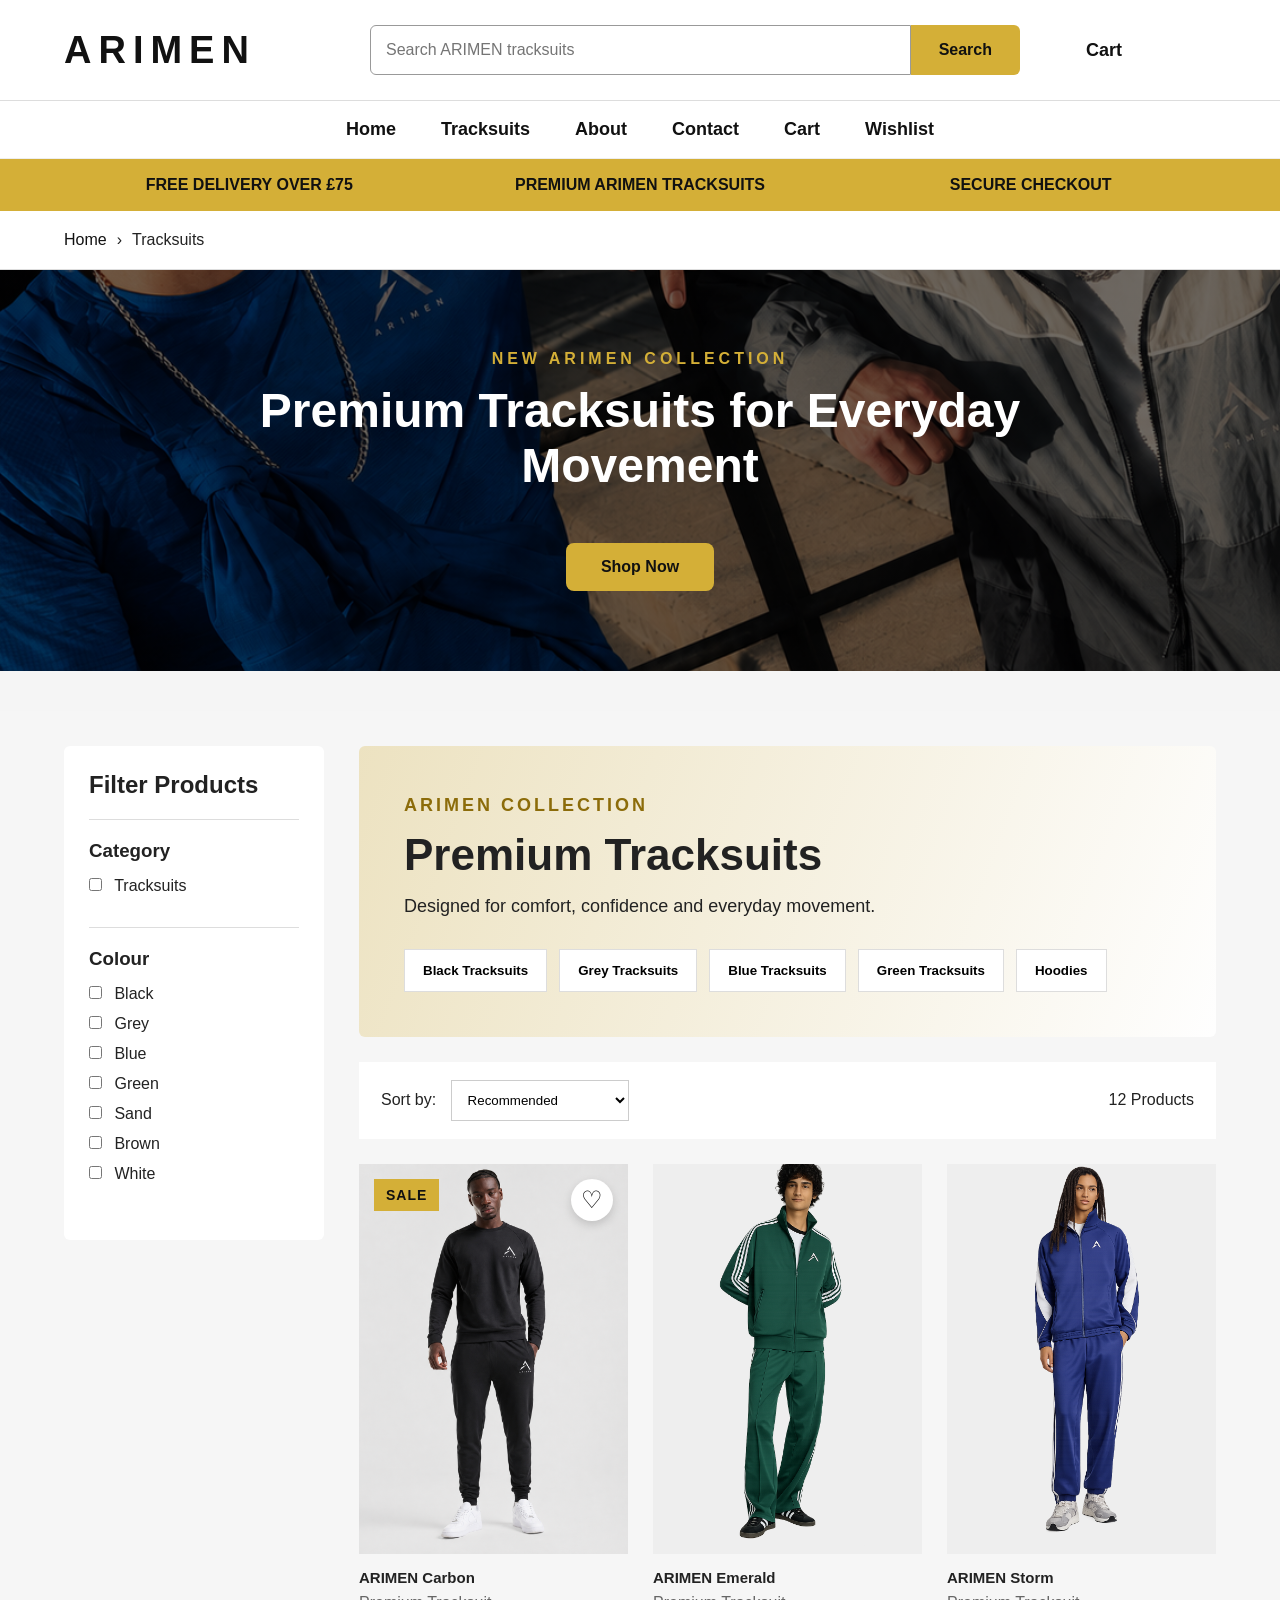
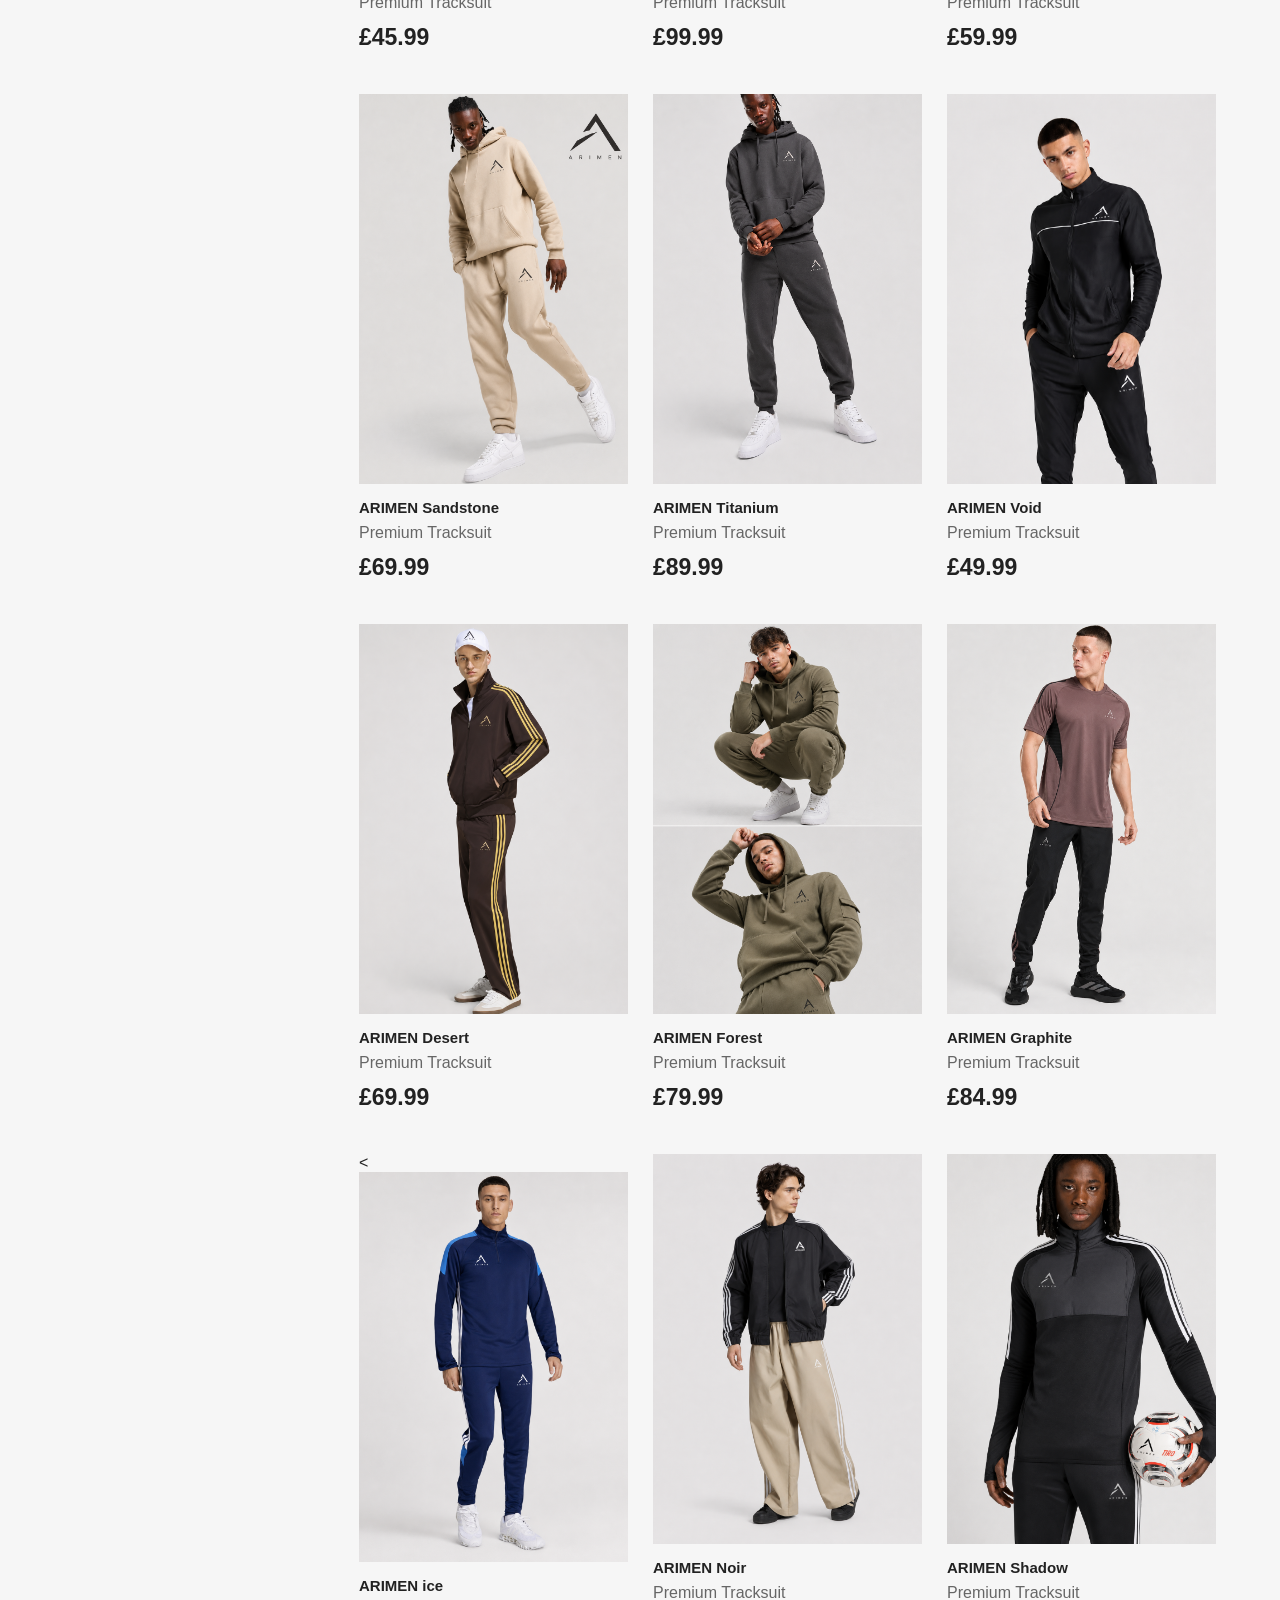
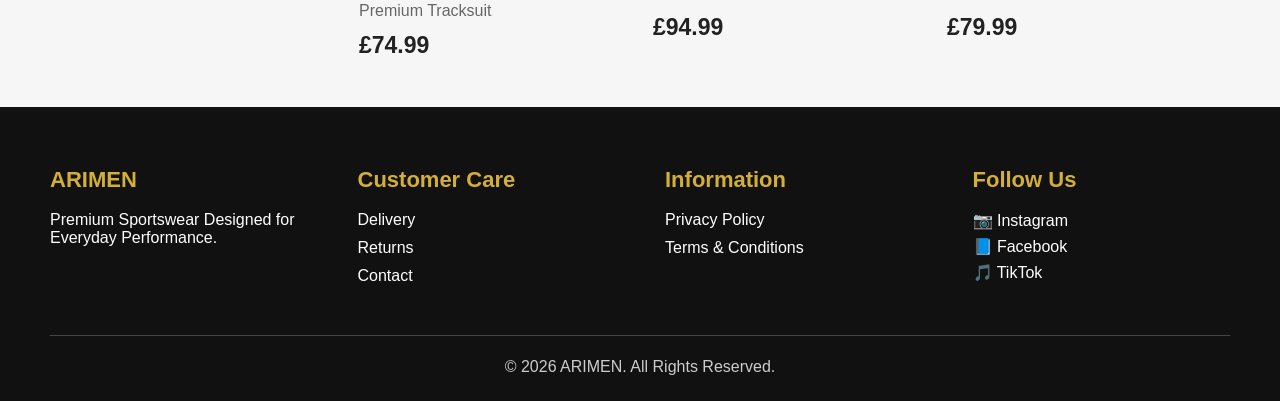
==== commit 2becf334: "update product page styling" ====
--- a/pages/products.html
+++ b/pages/products.html
@@ -205,32 +205,8 @@
                       ARIMEN Carbon
                  </a>
              </h2>
-
-                    <div class="product-rating">
-                       ★★★★★
-                    </div>
 <p>Premium Tracksuit</p>
                         <strong>£45.99</strong>
-
-                        <label>
-                            Size
-                            <select>
-                                <option>Select size</option>
-                                <option>S</option>
-                                <option>M</option>
-                                <option>L</option>
-                                <option>XL</option>
-                            </select>
-                        </label>
-<button
-    class="add-to-cart"
-    data-id="carbon"
-    data-name="ARIMEN Carbon"
-    data-price="45.99">
-    Add to Cart
-</button>
-                        
-    
                     </div>
                     
                 </article>
@@ -250,34 +226,8 @@
             ARIMEN Emerald
         </a>
     </h2>
-
-                    <div class="product-rating">
-                       ★★★★★
-                    </div>
-                   
-
-
                    <p>Premium Tracksuit</p>
                         <strong>£99.99</strong>
-
-                        <label>
-                            Size
-                            <select>
-                                <option>Select size</option>
-                                <option>S</option>
-                                <option>M</option>
-                                <option>L</option>
-                                <option>XL</option>
-                            </select>
-                        </label>
-
-                        <button
-    class="add-to-cart"
-    data-id="emerald"
-    data-name="ARIMEN Emerald"
-    data-price="99.99">
-    Add to Cart
-</button>
                     </div>
                 </article>
 
@@ -298,32 +248,9 @@
         </a>
     </h2>
 
-                    <div class="product-rating">
-                       ★★★★★
-                    </div>
-
 <p>Premium Tracksuit</p>
 
                         <strong>£59.99</strong>
-
-                        <label>
-                            Size
-                            <select>
-                                <option>Select size</option>
-                                <option>S</option>
-                                <option>M</option>
-                                <option>L</option>
-                                <option>XL</option>
-                            </select>
-                        </label>
-
-                        <button
-    class="add-to-cart"
-    data-id="storm"
-    data-name="ARIMEN Storm"
-    data-price="59.99">
-    Add to Cart
-</button>
                     </div>
                 </article>
 
@@ -343,31 +270,8 @@
         </a>
     </h2>
 
-                    <div class="product-rating">
-                       ★★★★★
-                    </div>
-
 <p>Premium Tracksuit</p>
                         <strong>£69.99</strong>
-
-                        <label>
-                            Size
-                            <select>
-                                <option>Select size</option>
-                                <option>S</option>
-                                <option>M</option>
-                                <option>L</option>
-                                <option>XL</option>
-                            </select>
-                        </label>
-
-                        <button
-    class="add-to-cart"
-    data-id="sandstone"
-    data-name="ARIMEN Sandstone"
-    data-price="69.99">
-    Add to Cart
-</button>
                     </div>
                 </article>
 <article
@@ -386,31 +290,8 @@
         </a>
     </h2>
 
-                    <div class="product-rating">
-                       ★★★★★
-                    </div>
-
 <p>Premium Tracksuit</p>
                         <strong>£89.99</strong>
-
-                        <label>
-                            Size
-                            <select>
-                                <option>Select size</option>
-                                <option>S</option>
-                                <option>M</option>
-                                <option>L</option>
-                                <option>XL</option>
-                            </select>
-                        </label>
-
-                        <button
-    class="add-to-cart"
-    data-id="titanium"
-    data-name="ARIMEN Titanium"
-    data-price="89.99">
-    Add to Cart
-</button>
                     </div>
                 </article>
 
@@ -430,32 +311,8 @@
         </a>
     </h2>
 
-                    <div class="product-rating">
-                       ★★★★★
-                    </div>
-
     <p>Premium Tracksuit</p>
                         <strong>£49.99</strong>
-
-                        <label>
-                            Size
-                            <select>
-                                <option>Select size</option>
-                                <option>S</option>
-                                <option>M</option>
-                                <option>L</option>
-                                <option>XL</option>
-                            </select>
-                        </label>
-
-                        <button
-    class="add-to-cart"
-    data-id="void"
-    data-name="ARIMEN Void"
-    data-price="49.99">
-    Add to Cart
-</button>
-
                     </div>
                 </article>
                 <article class="shop-product-card" 
@@ -473,30 +330,8 @@
         </a>
     </h2>
 
-                    <div class="product-rating">
-                       ★★★★★
-                    </div>
-
     <p>Premium Tracksuit</p>
         <strong>£69.99</strong>
-
-        <label>
-            Size
-            <select>
-                <option>Select size</option>
-                <option>S</option>
-                <option>M</option>
-                <option>L</option>
-                <option>XL</option>
-            </select>
-        </label>
-
-        <button class="add-to-cart"
-            data-id="desert"
-            data-name="ARIMEN Desert"
-            data-price="69.99">
-            Add to Cart
-        </button>
     </div>
 </article>
 <article class="shop-product-card" 
@@ -514,30 +349,8 @@
         </a>
     </h2>
 
-                    <div class="product-rating">
-                       ★★★★★
-                    </div>
-
     <p>Premium Tracksuit</p>
         <strong>£79.99</strong>
-
-        <label>
-            Size
-            <select>
-                <option>Select size</option>
-                <option>S</option>
-                <option>M</option>
-                <option>L</option>
-                <option>XL</option>
-            </select>
-        </label>
-
-        <button class="add-to-cart"
-            data-id="forest"
-            data-name="ARIMEN Forest"
-            data-price="79.99">
-            Add to Cart
-        </button>
     </div>
 </article>
 <article class="shop-product-card"
@@ -555,30 +368,8 @@
         </a>
     </h2>
 
-                    <div class="product-rating">
-                       ★★★★★
-                    </div>
-
     <p>Premium Tracksuit</p>
         <strong>£84.99</strong>
-
-        <label>
-            Size
-            <select>
-                <option>Select size</option>
-                <option>S</option>
-                <option>M</option>
-                <option>L</option>
-                <option>XL</option>
-            </select>
-        </label>
-
-        <button class="add-to-cart"
-            data-id="graphite"
-            data-name="ARIMEN Graphite"
-            data-price="84.99">
-            Add to Cart
-        </button>
     </div>
 </article>
 <article class="shop-product-card"
@@ -595,31 +386,8 @@
             ARIMEN ice
         </a>
     </h2>
-
-                    <div class="product-rating">
-                       ★★★★★
-                    </div>
-
     <p>Premium Tracksuit</p>
         <strong>£74.99</strong>
-
-        <label>
-            Size
-            <select>
-                <option>Select size</option>
-                <option>S</option>
-                <option>M</option>
-                <option>L</option>
-                <option>XL</option>
-            </select>
-        </label>
-
-        <button class="add-to-cart"
-            data-id="ice"
-            data-name="ARIMEN Ice"
-            data-price="74.99">
-            Add to Cart
-        </button>
     </div>
 </article>
 <article class="shop-product-card" 
@@ -636,31 +404,8 @@
             ARIMEN Noir
         </a>
     </h2>
-
-                    <div class="product-rating">
-                       ★★★★★
-                    </div>
-
     <p>Premium Tracksuit</p>
         <strong>£94.99</strong>
-
-        <label>
-            Size
-            <select>
-                <option>Select size</option>
-                <option>S</option>
-                <option>M</option>
-                <option>L</option>
-                <option>XL</option>
-            </select>
-        </label>
-
-        <button class="add-to-cart"
-            data-id="noir"
-            data-name="ARIMEN Noir"
-            data-price="94.99">
-            Add to Cart
-        </button>
     </div>
 </article>
 <article 
@@ -678,31 +423,8 @@
             ARIMEN Shadow
         </a>
     </h2>
-
-                    <div class="product-rating">
-                       ★★★★★
-                    </div>
-
     <p>Premium Tracksuit</p>
         <strong>£79.99</strong>
-
-        <label>
-            Size
-            <select>
-                <option>Select size</option>
-                <option>S</option>
-                <option>M</option>
-                <option>L</option>
-                <option>XL</option>
-            </select>
-        </label>
-
-        <button class="add-to-cart"
-            data-id="shadow"
-            data-name="ARIMEN Shadow"
-            data-price="79.99">
-            Add to Cart
-        </button>
     </div>
 </article>
 
--- a/css/style.css
+++ b/css/style.css
@@ -837,21 +837,20 @@
     display: grid;
     grid-template-columns: repeat(3, minmax(0, 1fr));
     gap: 25px;
+    align-items: start;
 }
 
 .shop-product-card {
-    background: #ffffff;
-    border-radius: 8px;
-    overflow: hidden;
-    box-shadow: 0 5px 20px rgba(0, 0, 0, 0.09);
-    transition:
-        transform 0.25s ease,
-        box-shadow 0.25s ease;
+    background: transparent;
+    border-radius: 0;
+    overflow: visible;
+    box-shadow: none;
+    transition: none;
 }
 
 .shop-product-card:hover {
-    transform: translateY(-6px);
-    box-shadow: 0 12px 30px rgba(0, 0, 0, 0.15);
+    transform: none;
+    box-shadow: none;
 }
 
 .shop-product-card img {
@@ -864,12 +863,24 @@
 }
 
 .shop-product-info {
-    padding: 22px;
+    padding: 15px 0 0;
+    background: transparent;
+    margin: 0;
+    height: auto;
 }
 
 .shop-product-info h2 {
-    font-size: 24px;
+    font-size: 15px;
     margin-bottom: 8px;
+}
+
+.shop-product-info h2 a {
+    text-decoration: none;
+    color: #222;
+}
+
+.shop-product-info h2 a:hover {
+    text-decoration: none;
 }
 
 .shop-product-info p {
@@ -1721,4 +1732,48 @@
 
 .wishlist-remove{
     background:#eee;
+}
+
+.product-add-cart {
+    transition: all 0.3 ease;
+    cursor: pointer;
+}
+
+.product-add-cart:hover,
+.product-add-cart:focus {
+    background: #fff;
+    color: #000;
+    border: 2px solid #000;
+}
+
+.product-wishlist {
+    transition: all 0.3s ease;
+    cursor: pointer;
+}
+
+.product-wishlist:hover,
+.product-wishlist:focus {
+    background: #000;
+    color: #fff;
+}
+.product-size-buttons button {
+    transition: all 0.3s ease;
+    cursor: pointer;
+}
+
+.product-size-buttons button:hover,
+.product-size-buttons button:focus {
+    background: #000;
+    color: #fff;
+    border: 2px solid #d4a017;
+}
+.view-cart {
+    transition: all 0.3s ease;
+    cursor: pointer;
+}
+
+.view-cart:hover,
+.view-cart:focus {
+    background: #000;
+    color: #fff;
 }
